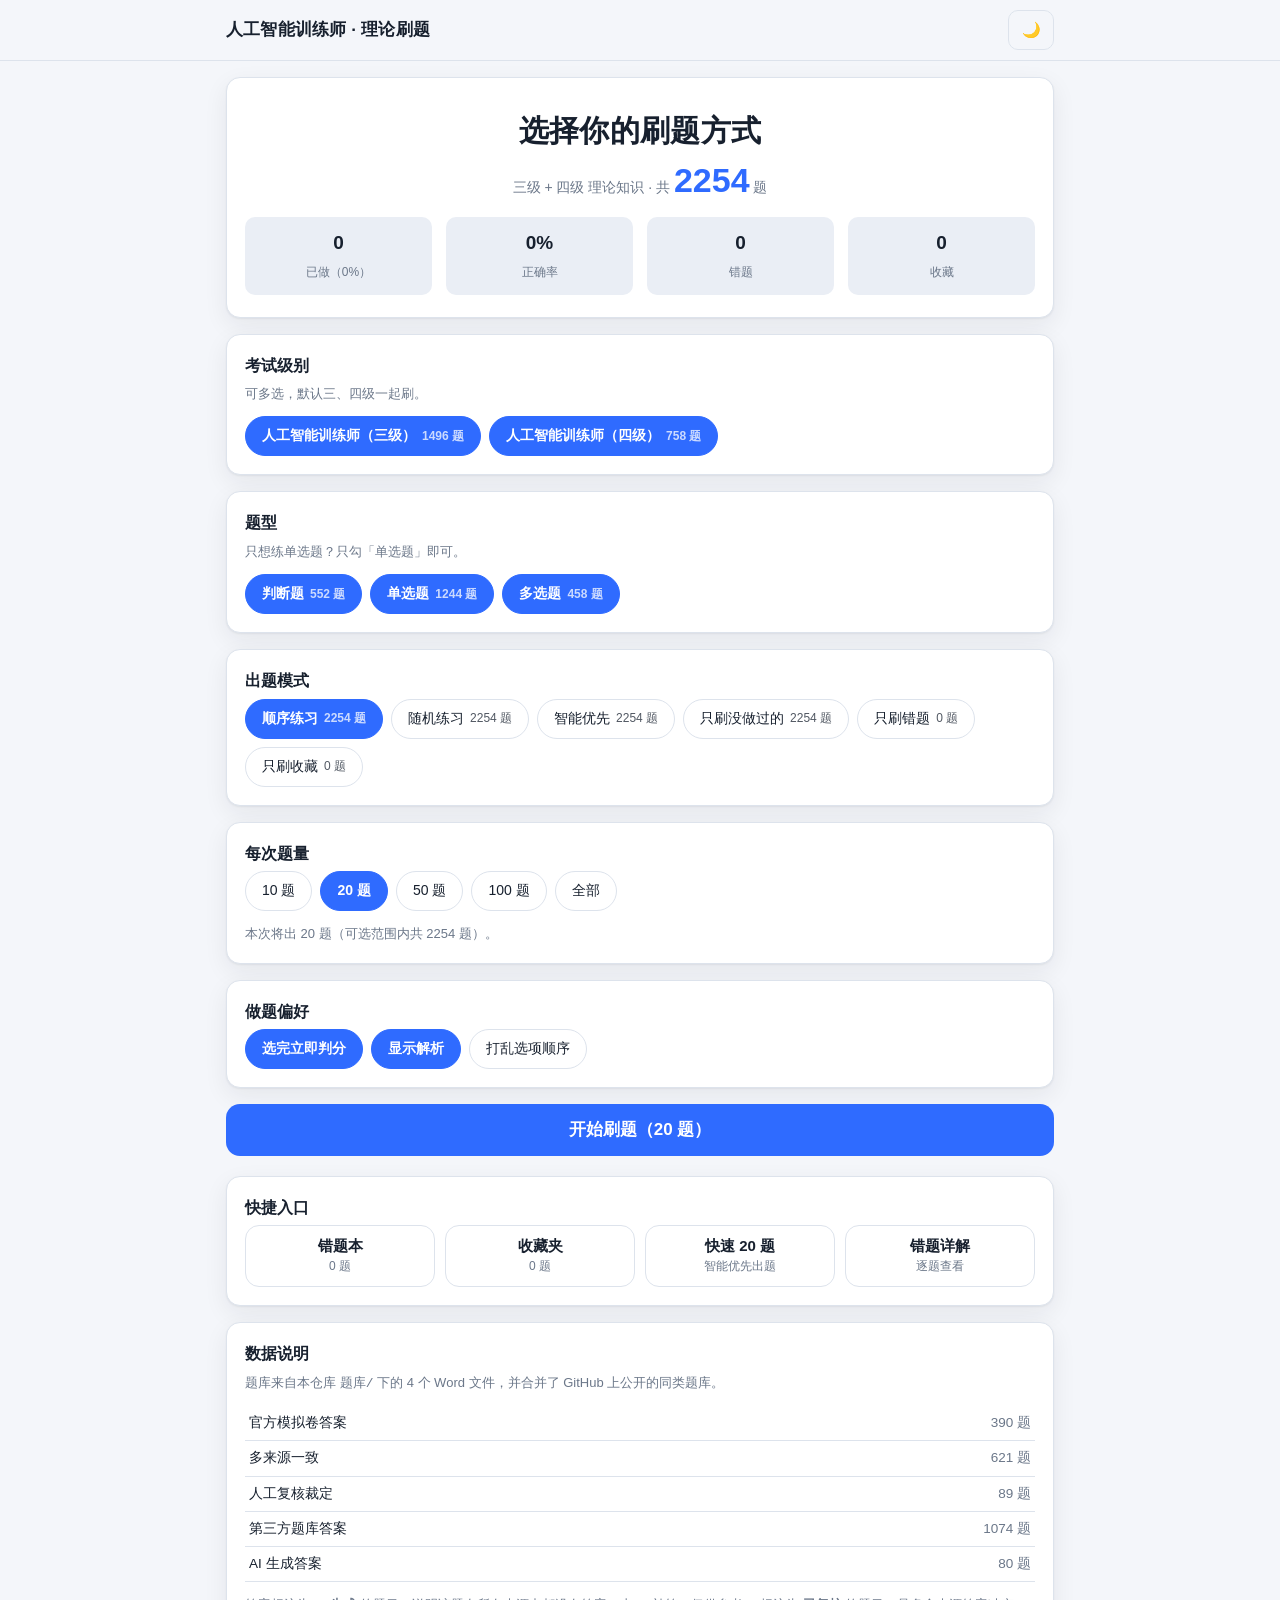
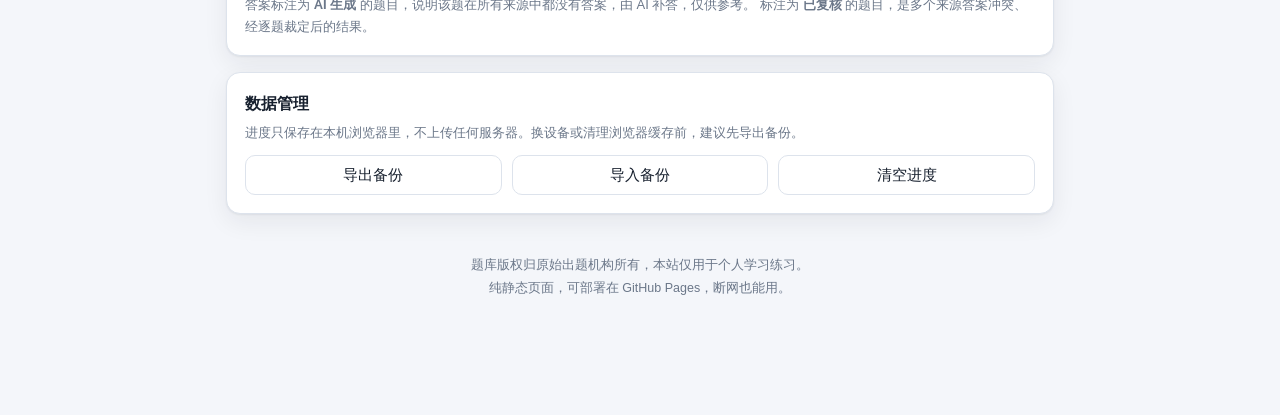
==== index.html @ 249c3663 "人工智能训练师（三级/四级）理论刷题网站：2254 题，纯静态，可部署 GitHub Pages" ====
<!DOCTYPE html>
<html lang="zh-CN" data-theme="light">
<head>
<meta charset="utf-8">
<meta name="viewport" content="width=device-width, initial-scale=1, viewport-fit=cover">
<meta name="color-scheme" content="light dark">
<meta name="description" content="人工智能训练师（三级/四级）理论知识刷题，支持随机/顺序/错题/收藏/按题型练习，免登录、可离线。">
<title>人工智能训练师 理论刷题</title>
<link rel="icon" href="data:image/svg+xml,<svg xmlns='http://www.w3.org/2000/svg' viewBox='0 0 100 100'><text y='.9em' font-size='90'>🧠</text></svg>">
<link rel="stylesheet" href="assets/css/style.css">
</head>
<body>

<header class="topbar">
  <div class="topbar-inner">
    <h1>人工智能训练师 · 理论刷题</h1>
    <span class="spacer"></span>
    <button class="icon-btn ghost" data-theme-toggle title="切换深色模式">🌙</button>
  </div>
</header>

<div class="wrap">

  <section class="card hero">
    <h1>选择你的刷题方式</h1>
    <p>三级 + 四级 理论知识 · 共 <span class="big" id="totalNum">—</span> 题</p>
    <div class="stat-row" id="statRow">
      <div class="stat"><b>—</b><span>已做</span></div>
      <div class="stat"><b>—</b><span>正确率</span></div>
      <div class="stat"><b>—</b><span>错题</span></div>
      <div class="stat"><b>—</b><span>收藏</span></div>
    </div>
  </section>

  <div class="card" id="resumeCard" hidden>
    <div class="btn-row">
      <button class="icon-btn" id="resumeBtn" style="flex:2">继续上次练习</button>
      <button class="icon-btn ghost" id="dropResumeBtn">放弃</button>
    </div>
    <p class="hint" id="resumeHint" style="margin:10px 0 0"></p>
  </div>

  <section class="card">
    <h2>考试级别</h2>
    <p class="hint">可多选，默认三、四级一起刷。</p>
    <div class="chips" id="levelChips"></div>
  </section>

  <section class="card">
    <h2>题型</h2>
    <p class="hint">只想练单选题？只勾「单选题」即可。</p>
    <div class="chips" id="typeChips"></div>
  </section>

  <section class="card">
    <h2>出题模式</h2>
    <div class="chips" id="modeChips"></div>
  </section>

  <section class="card">
    <h2>每次题量</h2>
    <div class="chips" id="countChips"></div>
    <p class="hint" id="poolHint" style="margin:12px 0 0"></p>
  </section>

  <section class="card">
    <h2>做题偏好</h2>
    <div class="field" style="margin-bottom:0">
      <div class="chips" id="prefChips">
        <button class="chip" data-pref="instant" aria-pressed="true">选完立即判分</button>
        <button class="chip" data-pref="showExp" aria-pressed="true">显示解析</button>
        <button class="chip" data-pref="shuffleOpts" aria-pressed="false">打乱选项顺序</button>
      </div>
    </div>
  </section>

  <button class="btn-primary" id="startBtn" disabled>开始刷题</button>

  <section class="card" style="margin-top:20px">
    <h2>快捷入口</h2>
    <div class="quick">
      <button data-go="practice.html?mode=wrong"><b>错题本</b><span id="qWrong">—</span></button>
      <button data-go="practice.html?mode=fav"><b>收藏夹</b><span id="qFav">—</span></button>
      <button data-go="practice.html?mode=weak&amp;count=20"><b>快速 20 题</b><span>智能优先出题</span></button>
      <button data-go="wrong.html"><b>错题详解</b><span>逐题查看</span></button>
    </div>
  </section>

  <section class="card">
    <h2>数据说明</h2>
    <p class="hint">题库来自本仓库 <code>题库/</code> 下的 4 个 Word 文件，并合并了 GitHub 上公开的同类题库。</p>
    <table class="src-table" id="srcTable"></table>
    <p class="hint" style="margin:12px 0 0">
      答案标注为 <b>AI 生成</b> 的题目，说明该题在所有来源中都没有答案，由 AI 补答，仅供参考。
      标注为 <b>已复核</b> 的题目，是多个来源答案冲突、经逐题裁定后的结果。
    </p>
  </section>

  <section class="card">
    <h2>数据管理</h2>
    <p class="hint">进度只保存在本机浏览器里，不上传任何服务器。换设备或清理浏览器缓存前，建议先导出备份。</p>
    <div class="btn-row">
      <button class="icon-btn" id="exportBtn">导出备份</button>
      <button class="icon-btn" id="importBtn">导入备份</button>
      <button class="icon-btn" id="resetBtn">清空进度</button>
    </div>
    <input type="file" id="importFile" accept="application/json,.json" hidden>
  </section>

  <p class="foot-note">
    题库版权归原始出题机构所有，本站仅用于个人学习练习。<br>
    纯静态页面，可部署在 GitHub Pages，断网也能用。
  </p>

</div>

<script src="assets/js/store.js"></script>
<script src="assets/js/ui.js"></script>
<script src="assets/js/bank.js"></script>
<script src="assets/js/home.js"></script>
</body>
</html>
---- assets/css/style.css ----
/* ==========================================================================
   人工智能训练师 理论刷题 —— 样式表
   手机优先，桌面端自动放宽
   ========================================================================== */

:root {
  --bg: #f4f6fa;
  --bg-soft: #ffffff;
  --bg-sunken: #eaeef5;
  --text: #17202e;
  --text-soft: #5b6675;
  --text-dim: #6b7789;
  --line: #dde3ec;
  --brand: #2f6bff;
  --brand-soft: #e8efff;
  --ok: #12a05c;
  --ok-soft: #e3f6ec;
  --bad: #e5484d;
  --bad-soft: #fdeaea;
  --warn: #c07a00;
  --warn-soft: #fdf3e0;
  --shadow: 0 1px 2px rgba(23, 32, 46, .06), 0 8px 24px rgba(23, 32, 46, .07);
  --radius: 14px;
  --radius-sm: 10px;
  --tap: 46px;
}

[data-theme="dark"] {
  --bg: #10151d;
  --bg-soft: #182029;
  --bg-sunken: #202a36;
  --text: #e9eef6;
  --text-soft: #aab6c6;
  --text-dim: #8b97a8;
  --line: #2a3542;
  --brand: #6c94ff;
  --brand-soft: #1d2a44;
  --ok: #37c07f;
  --ok-soft: #16301f;
  --bad: #ff6b70;
  --bad-soft: #341b1d;
  --warn: #e0a63c;
  --warn-soft: #33280f;
  --shadow: 0 1px 2px rgba(0, 0, 0, .4), 0 8px 24px rgba(0, 0, 0, .35);
}

* { box-sizing: border-box; }

html { -webkit-text-size-adjust: 100%; }

body {
  margin: 0;
  background: var(--bg);
  color: var(--text);
  overflow-x: hidden;
  font-family: -apple-system, BlinkMacSystemFont, "PingFang SC", "Hiragino Sans GB",
    "Microsoft YaHei", "Segoe UI", Roboto, "Helvetica Neue", sans-serif;
  font-size: 16px;
  line-height: 1.65;
  -webkit-font-smoothing: antialiased;
}

a { color: var(--brand); text-decoration: none; }

.wrap { width: 100%; max-width: 860px; margin: 0 auto; padding: 0 16px 96px; }

/* ---------------------------------------------------------------- 顶栏 */
.topbar {
  position: sticky;
  top: 0;
  z-index: 30;
  background: color-mix(in srgb, var(--bg) 88%, transparent);
  backdrop-filter: saturate(1.6) blur(10px);
  border-bottom: 1px solid var(--line);
}

.topbar-inner {
  max-width: 860px;
  margin: 0 auto;
  padding: 10px 16px;
  display: flex;
  align-items: center;
  gap: 10px;
  min-height: 56px;
}

.topbar h1 {
  font-size: 17px;
  margin: 0;
  font-weight: 650;
  letter-spacing: .2px;
  min-width: 0;
  overflow: hidden;
  text-overflow: ellipsis;
  white-space: nowrap;
}
.topbar .spacer { flex: 1 1 0; min-width: 0; }
.topbar .icon-btn { flex: 0 0 auto; }

.icon-btn {
  border: 1px solid var(--line);
  background: var(--bg-soft);
  color: var(--text);
  border-radius: var(--radius-sm);
  min-width: var(--tap);
  height: 40px;
  padding: 0 12px;
  font-size: 15px;
  cursor: pointer;
  display: inline-flex;
  align-items: center;
  justify-content: center;
  gap: 6px;
  transition: background .15s, border-color .15s, transform .08s;
}

.icon-btn:hover { border-color: var(--brand); }
.icon-btn:active { transform: scale(.97); }
.icon-btn.ghost { background: transparent; }

/* ---------------------------------------------------------------- 卡片 */
.card {
  background: var(--bg-soft);
  border: 1px solid var(--line);
  border-radius: var(--radius);
  box-shadow: var(--shadow);
  padding: 18px;
  margin: 16px 0;
}

.card h2 { font-size: 16px; margin: 0 0 4px; font-weight: 650; }
.card .hint { color: var(--text-dim); font-size: 13px; margin: 0 0 12px; }

.hero { text-align: center; padding: 28px 18px 22px; }
.hero h1 { font-size: 25px; margin: 0 0 6px; letter-spacing: .3px; }
.hero p { margin: 0; color: var(--text-dim); font-size: 14px; }
.hero .big { font-size: 34px; font-weight: 700; color: var(--brand); line-height: 1.1; }

.stat-row {
  display: grid;
  grid-template-columns: repeat(4, 1fr);
  gap: 10px;
  margin-top: 18px;
}

.stat-row .stat {
  background: var(--bg-sunken);
  border-radius: var(--radius-sm);
  padding: 10px 6px;
}

.stat b { display: block; font-size: 19px; font-weight: 680; }
.stat span { font-size: 12px; color: var(--text-dim); }

/* ---------------------------------------------------------------- 选项组 */
.field { margin-bottom: 18px; }
.field > label.title {
  display: block;
  font-size: 13px;
  font-weight: 600;
  color: var(--text-dim);
  margin-bottom: 8px;
}

.chips { display: flex; flex-wrap: wrap; gap: 8px; }

.chip {
  border: 1px solid var(--line);
  background: var(--bg-soft);
  color: var(--text);
  border-radius: 999px;
  padding: 9px 16px;
  font-size: 14px;
  cursor: pointer;
  user-select: none;
  transition: all .15s;
  min-height: 40px;
  display: inline-flex;
  align-items: center;
  gap: 6px;
}

.chip[aria-pressed="true"] {
  background: var(--brand);
  border-color: var(--brand);
  color: #fff;
  font-weight: 600;
}

.chip small { opacity: .75; font-size: 12px; }

.btn-primary {
  width: 100%;
  min-height: 52px;
  border: none;
  border-radius: var(--radius);
  background: var(--brand);
  color: #fff;
  font-size: 17px;
  font-weight: 650;
  cursor: pointer;
  transition: filter .15s, transform .08s;
}

.btn-primary:hover { filter: brightness(1.06); }
.btn-primary:active { transform: scale(.99); }
.btn-primary:disabled { opacity: .45; cursor: not-allowed; }

.btn-row { display: flex; gap: 10px; flex-wrap: wrap; }
.btn-row > * { flex: 1 1 140px; }

.quick {
  display: grid;
  grid-template-columns: repeat(2, 1fr);
  gap: 10px;
}

.quick button {
  min-height: 62px;
  border: 1px solid var(--line);
  background: var(--bg-soft);
  border-radius: var(--radius);
  color: var(--text);
  font-size: 15px;
  cursor: pointer;
  display: flex;
  flex-direction: column;
  align-items: center;
  justify-content: center;
  gap: 2px;
  transition: border-color .15s, transform .08s;
}

.quick button:hover { border-color: var(--brand); }
.quick button:active { transform: scale(.98); }
.quick button b { font-weight: 620; }
.quick button span { font-size: 12px; color: var(--text-dim); }

/* ---------------------------------------------------------------- 答题页 */
.quiz-head {
  display: flex;
  align-items: center;
  gap: 10px;
  font-size: 13px;
  color: var(--text-dim);
  padding: 12px 0 4px;
}

.progress {
  height: 6px;
  background: var(--bg-sunken);
  border-radius: 999px;
  overflow: hidden;
  margin: 6px 0 16px;
}

.progress i {
  display: block;
  height: 100%;
  background: var(--brand);
  width: 0;
  transition: width .25s;
}

.qmeta { display: flex; flex-wrap: wrap; gap: 8px; align-items: center; margin-bottom: 10px; }

.tag {
  font-size: 12px;
  padding: 3px 9px;
  border-radius: 999px;
  background: var(--bg-sunken);
  color: var(--text-soft);
  white-space: nowrap;
}

.tag.lv3 { background: #e8f1ff; color: #1d5bd8; }
.tag.lv4 { background: #f0e9ff; color: #6a3fd0; }
[data-theme="dark"] .tag.lv3 { background: #1b2a45; color: #8fb4ff; }
[data-theme="dark"] .tag.lv4 { background: #2a2244; color: #c0a6ff; }

.src-official { background: var(--ok-soft); color: var(--ok); }
.src-consensus { background: var(--brand-soft); color: var(--brand); }
.src-referenced { background: var(--bg-sunken); color: var(--text-soft); }
.src-reviewed { background: #f0e9ff; color: #6a3fd0; }
.src-ai { background: var(--warn-soft); color: var(--warn); }
[data-theme="dark"] .src-reviewed { background: #2a2244; color: #c0a6ff; }

.stem {
  font-size: 17px;
  line-height: 1.7;
  font-weight: 550;
  margin: 4px 0 18px;
  word-break: break-word;
}

.options { display: flex; flex-direction: column; gap: 10px; }

.opt {
  display: flex;
  align-items: flex-start;
  gap: 12px;
  width: 100%;
  text-align: left;
  padding: 14px 15px;
  min-height: var(--tap);
  border: 1.5px solid var(--line);
  border-radius: var(--radius-sm);
  background: var(--bg-soft);
  color: var(--text);
  font-size: 16px;
  line-height: 1.55;
  cursor: pointer;
  transition: border-color .15s, background .15s, transform .06s;
  font-family: inherit;
}

.opt:hover:not(.locked) { border-color: var(--brand); }
.opt:active:not(.locked) { transform: scale(.995); }

.opt .key {
  flex: 0 0 26px;
  height: 26px;
  border-radius: 8px;
  background: var(--bg-sunken);
  color: var(--text-soft);
  font-size: 14px;
  font-weight: 650;
  display: inline-flex;
  align-items: center;
  justify-content: center;
  margin-top: 1px;
}

.opt .txt { flex: 1; word-break: break-word; }

.opt.chosen { border-color: var(--brand); background: var(--brand-soft); }
.opt.chosen .key { background: var(--brand); color: #fff; }

.opt.correct { border-color: var(--ok); background: var(--ok-soft); }
.opt.correct .key { background: var(--ok); color: #fff; }

.opt.wrong { border-color: var(--bad); background: var(--bad-soft); }
.opt.wrong .key { background: var(--bad); color: #fff; }

.opt.locked { cursor: default; }

.feedback { margin-top: 16px; border-radius: var(--radius-sm); padding: 14px 15px; border: 1px solid var(--line); }
.feedback.ok { background: var(--ok-soft); border-color: color-mix(in srgb, var(--ok) 35%, transparent); }
.feedback.bad { background: var(--bad-soft); border-color: color-mix(in srgb, var(--bad) 35%, transparent); }
.feedback .verdict { font-weight: 680; font-size: 15px; margin-bottom: 6px; }
.feedback .verdict.ok { color: var(--ok); }
.feedback .verdict.bad { color: var(--bad); }
.feedback .ansline { font-size: 14px; margin-bottom: 8px; }
.feedback .exp { font-size: 14.5px; color: var(--text-soft); white-space: pre-wrap; }
.feedback .srcnote { font-size: 12.5px; color: var(--text-dim); margin-top: 10px; }

.qfoot {
  position: fixed;
  left: 0; right: 0; bottom: 0;
  z-index: 25;
  background: color-mix(in srgb, var(--bg) 92%, transparent);
  backdrop-filter: blur(10px);
  border-top: 1px solid var(--line);
  padding: 10px 16px calc(10px + env(safe-area-inset-bottom));
}

.qfoot-inner {
  max-width: 860px;
  margin: 0 auto;
  display: flex;
  gap: 10px;
  align-items: center;
}

.qfoot button {
  flex: 1;
  min-height: var(--tap);
  border-radius: var(--radius-sm);
  border: 1px solid var(--line);
  background: var(--bg-soft);
  color: var(--text);
  font-size: 15px;
  font-family: inherit;
  cursor: pointer;
}

.qfoot button.primary { background: var(--brand); border-color: var(--brand); color: #fff; font-weight: 620; }
.qfoot button:disabled { opacity: .4; }

/* ---------------------------------------------------------------- 答题卡 */
.sheet-btn { position: relative; }

.sheet {
  position: fixed;
  inset: 0;
  z-index: 40;
  background: rgba(10, 14, 20, .45);
  display: none;
  align-items: flex-end;
}

.sheet.open { display: flex; }

.sheet-body {
  background: var(--bg-soft);
  width: 100%;
  max-height: 72vh;
  border-radius: 18px 18px 0 0;
  padding: 18px 16px calc(18px + env(safe-area-inset-bottom));
  overflow: auto;
}

.sheet-body h3 { margin: 0 0 12px; font-size: 15px; }

.grid-nums { display: grid; grid-template-columns: repeat(auto-fill, minmax(46px, 1fr)); gap: 8px; }

.grid-nums button {
  min-height: 40px;
  border-radius: 9px;
  border: 1px solid var(--line);
  background: var(--bg-soft);
  color: var(--text);
  font-size: 14px;
  cursor: pointer;
}

.grid-nums button.ok { background: var(--ok-soft); border-color: var(--ok); color: var(--ok); }
.grid-nums button.bad { background: var(--bad-soft); border-color: var(--bad); color: var(--bad); }
.grid-nums button.done { background: var(--brand-soft); border-color: var(--brand); color: var(--brand); }
.grid-nums button.cur { outline: 2px solid var(--brand); outline-offset: 1px; }

/* ---------------------------------------------------------------- 列表页 */
.tabs { display: flex; gap: 8px; margin: 16px 0 8px; }

.tabs button {
  flex: 1;
  min-height: 44px;
  border: 1px solid var(--line);
  border-radius: var(--radius-sm);
  background: var(--bg-soft);
  color: var(--text-soft);
  font-size: 15px;
  cursor: pointer;
  font-family: inherit;
}

.tabs button[aria-selected="true"] { background: var(--brand); border-color: var(--brand); color: #fff; font-weight: 620; }

.list { display: flex; flex-direction: column; gap: 10px; }

.list-item {
  background: var(--bg-soft);
  border: 1px solid var(--line);
  border-radius: var(--radius-sm);
  padding: 13px 14px;
}

.list-item .lt { font-size: 15px; line-height: 1.6; word-break: break-word; }
.list-item .lm { font-size: 12.5px; color: var(--text-dim); margin-top: 8px; display: flex; gap: 10px; flex-wrap: wrap; align-items: center; }
.list-item .lm b { font-weight: 600; }

.empty { text-align: center; color: var(--text-dim); padding: 40px 16px; font-size: 14.5px; }

.toast {
  position: fixed;
  left: 50%;
  bottom: 90px;
  transform: translateX(-50%) translateY(10px);
  background: rgba(20, 26, 34, .93);
  color: #fff;
  font-size: 14px;
  padding: 10px 18px;
  border-radius: 999px;
  opacity: 0;
  pointer-events: none;
  transition: opacity .2s, transform .2s;
  z-index: 60;
  max-width: 88vw;
  text-align: center;
}

.toast.show { opacity: 1; transform: translateX(-50%) translateY(0); }

.result { text-align: center; }
.result .score { font-size: 46px; font-weight: 720; line-height: 1.1; }
.result .score.ok { color: var(--ok); }
.result .score.bad { color: var(--bad); }

.kv { display: grid; grid-template-columns: repeat(3, 1fr); gap: 10px; margin: 18px 0; }
.kv div { background: var(--bg-sunken); border-radius: var(--radius-sm); padding: 10px; }
.kv b { display: block; font-size: 20px; }
.kv span { font-size: 12px; color: var(--text-dim); }

.foot-note { color: var(--text-dim); font-size: 12.5px; text-align: center; padding: 24px 8px 8px; line-height: 1.8; }

table.src-table { width: 100%; border-collapse: collapse; font-size: 13.5px; }
table.src-table td { padding: 6px 4px; border-bottom: 1px solid var(--line); }
table.src-table td:last-child { text-align: right; color: var(--text-dim); }

@media (min-width: 720px) {
  .hero h1 { font-size: 30px; }
  .quick { grid-template-columns: repeat(4, 1fr); }
  .stat-row { gap: 14px; }
}

@media (prefers-reduced-motion: reduce) {
  * { transition: none !important; }
}
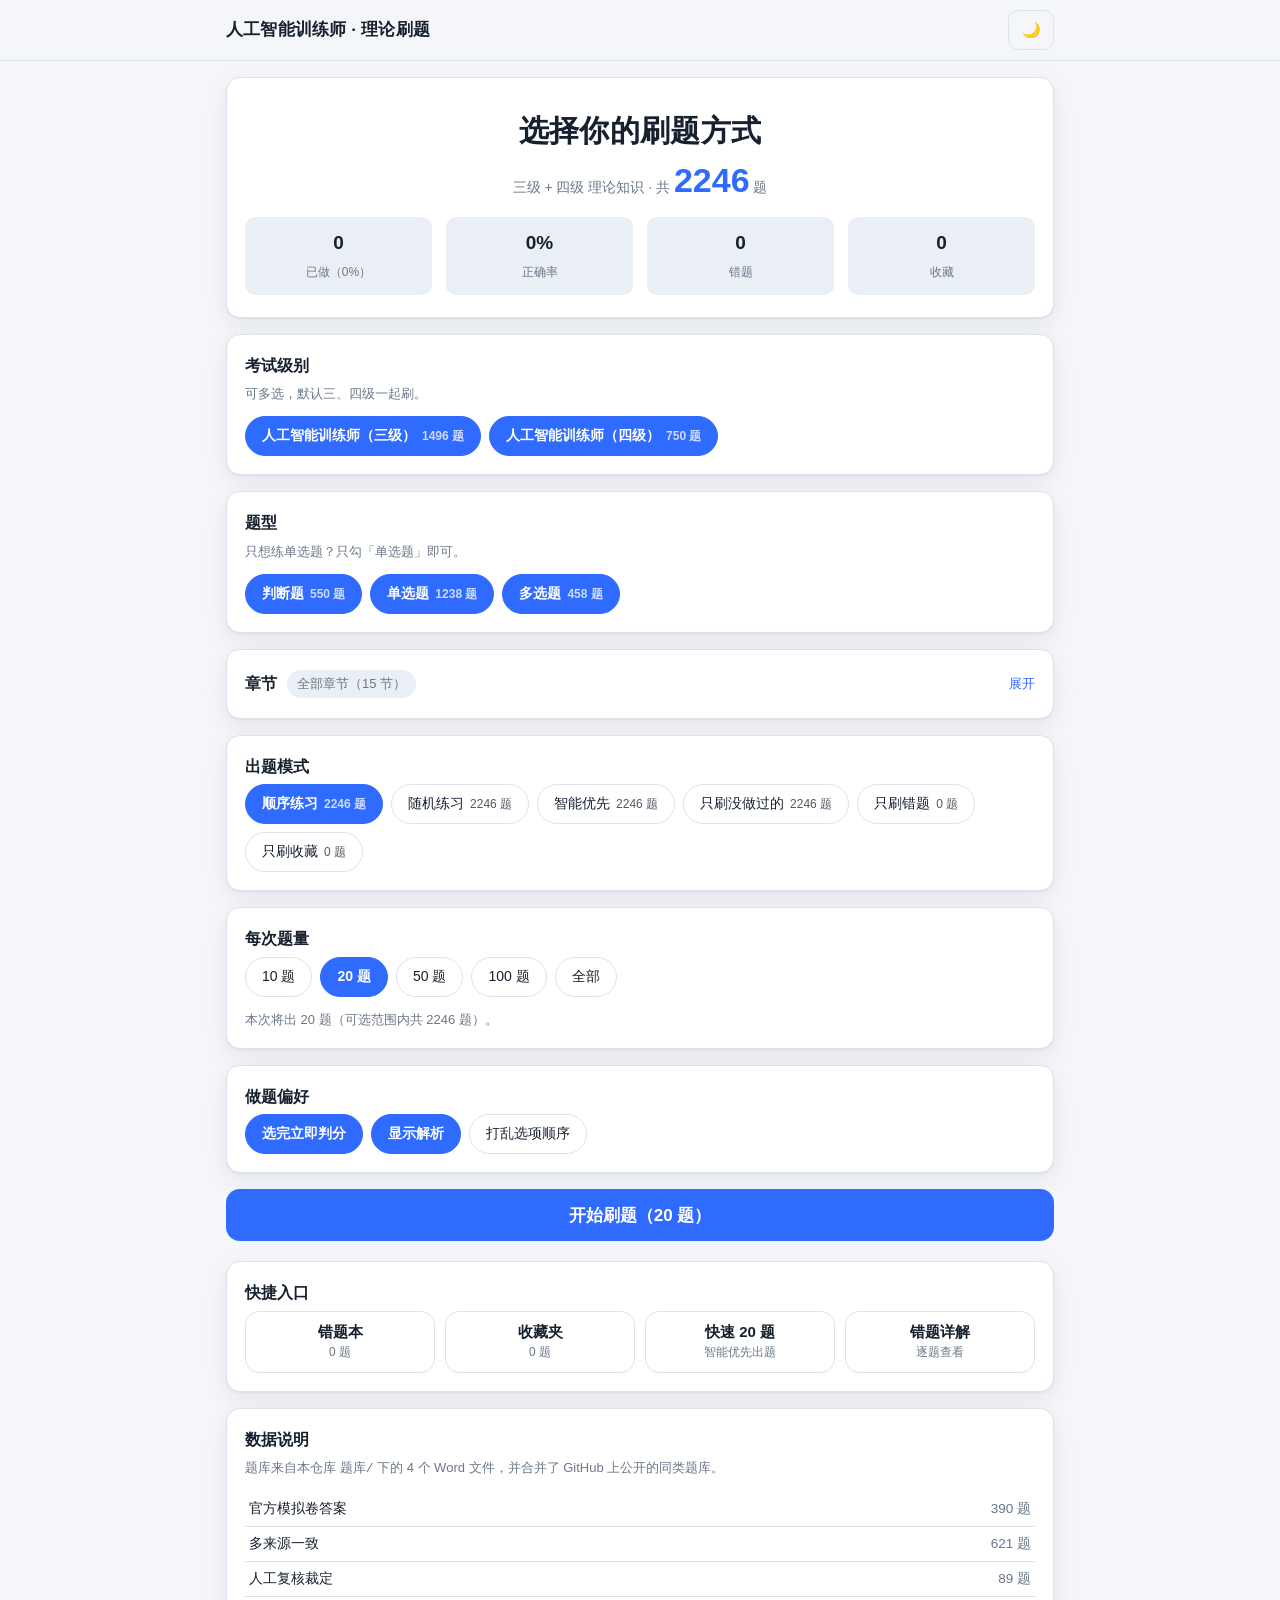
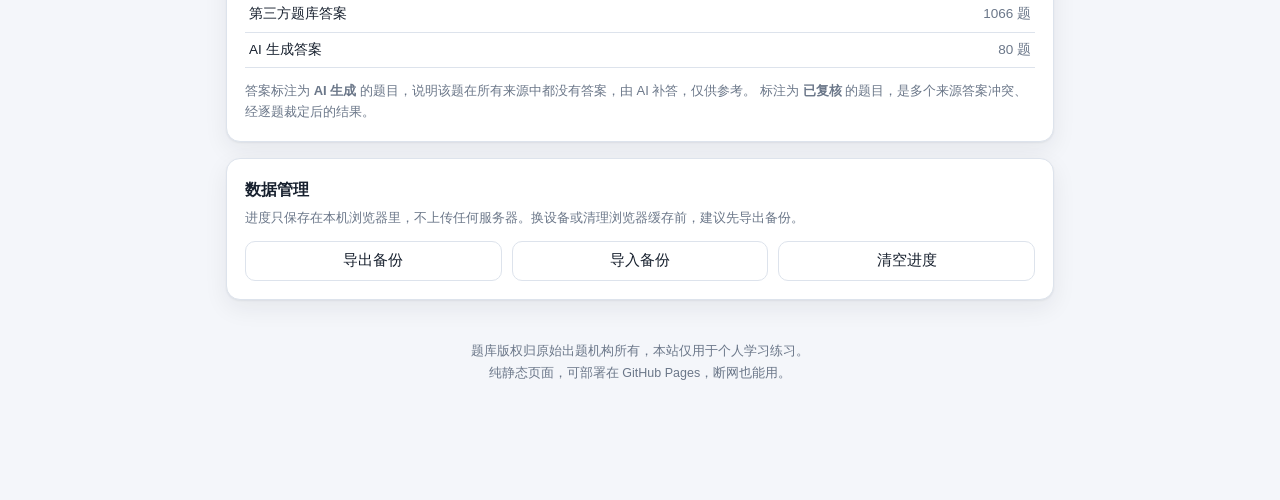
==== commit 3250ae1c: "新增按官方细目表的章节刷题（15 个章节）；修正答案裁定流水线的幂等性；剔除损坏的第三方四级题" ====
--- a/index.html
+++ b/index.html
@@ -50,6 +50,21 @@
     <h2>题型</h2>
     <p class="hint">只想练单选题？只勾「单选题」即可。</p>
     <div class="chips" id="typeChips"></div>
+  </section>
+
+  <section class="card">
+    <details id="secDetails">
+      <summary>
+        <span class="sum-title">章节</span>
+        <span class="sum-state" id="secState">全部章节</span>
+      </summary>
+      <p class="hint" style="margin-top:12px">按官方《认定要素细目表》划分，点章名可整章选中/取消。</p>
+      <div class="chips" id="secActions" style="margin-bottom:14px">
+        <button class="icon-btn" id="secAll">全选</button>
+        <button class="icon-btn" id="secNone">清空</button>
+      </div>
+      <div id="secGroups"></div>
+    </details>
   </section>
 
   <section class="card">
--- a/assets/css/style.css
+++ b/assets/css/style.css
@@ -446,6 +446,67 @@
 
 .tabs button[aria-selected="true"] { background: var(--brand); border-color: var(--brand); color: #fff; font-weight: 620; }
 
+/* ---------------------------------------------------------------- 章节 */
+details#secDetails > summary {
+  display: flex;
+  align-items: center;
+  gap: 10px;
+  cursor: pointer;
+  list-style: none;
+  padding: 2px 0;
+}
+
+details#secDetails > summary::-webkit-details-marker { display: none; }
+
+details#secDetails > summary::after {
+  content: '展开';
+  margin-left: auto;
+  color: var(--brand);
+  font-size: 13px;
+  font-weight: 500;
+}
+
+details#secDetails[open] > summary::after { content: '收起'; }
+
+details#secDetails .sum-title { font-size: 16px; font-weight: 650; }
+
+details#secDetails .sum-state {
+  font-size: 13px;
+  color: var(--text-dim);
+  background: var(--bg-sunken);
+  border-radius: 999px;
+  padding: 3px 10px;
+}
+
+.sec-group .chip { padding: 8px 12px; font-size: 13.5px; min-height: 36px; }
+
+.sec-group { margin-bottom: 14px; }
+.sec-group:last-child { margin-bottom: 0; }
+
+.sec-head {
+  display: flex;
+  align-items: center;
+  gap: 8px;
+  margin-bottom: 8px;
+  font-size: 13.5px;
+  font-weight: 600;
+  color: var(--text-dim);
+}
+
+.sec-head button {
+  border: none;
+  background: none;
+  color: var(--brand);
+  font-size: 12.5px;
+  cursor: pointer;
+  padding: 2px 4px;
+  font-family: inherit;
+}
+
+.sec-head .sec-count { margin-left: auto; font-weight: 400; color: var(--text-dim); font-size: 12.5px; }
+
+.chip.dim { opacity: .45; }
+
 .list { display: flex; flex-direction: column; gap: 10px; }
 
 .list-item {
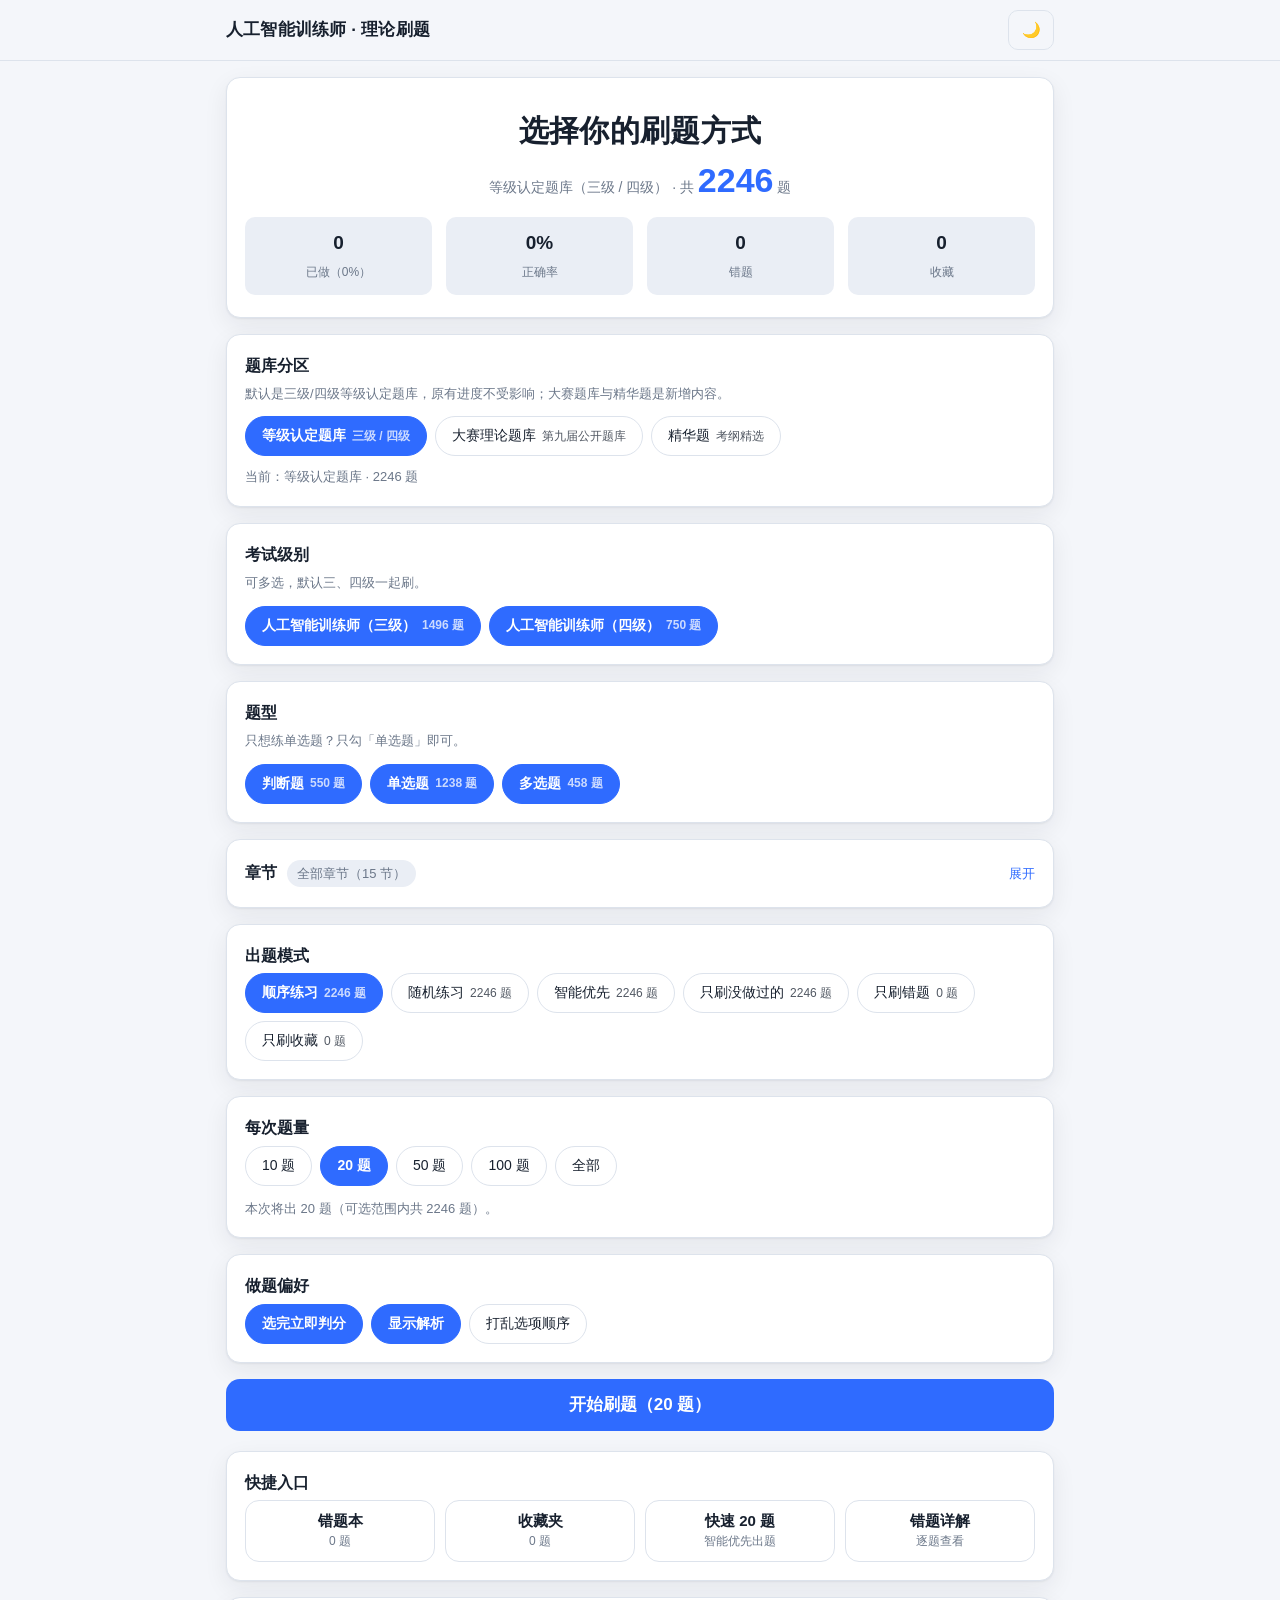
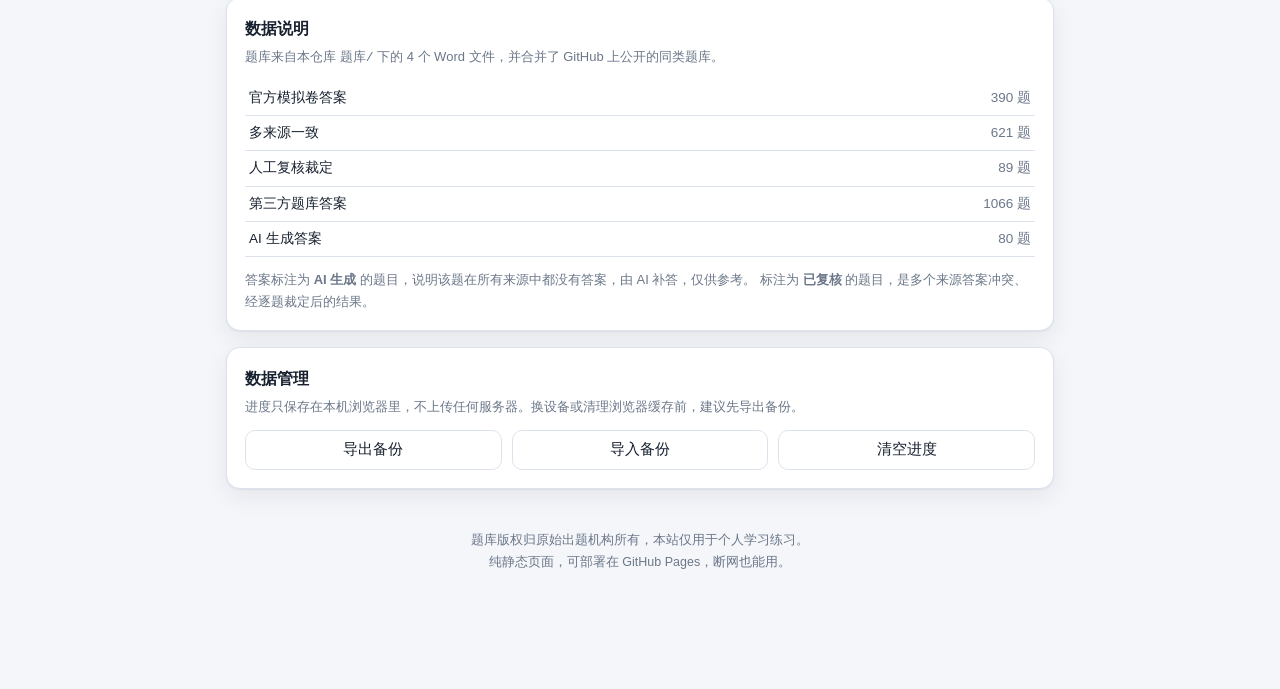
==== commit 8aa57d0c: "补全大赛理论题库 4423 题与等级认定题库 2246 题的 AI 解析（覆盖率均 100%）" ====
--- a/index.html
+++ b/index.html
@@ -23,13 +23,20 @@
 
   <section class="card hero">
     <h1>选择你的刷题方式</h1>
-    <p>三级 + 四级 理论知识 · 共 <span class="big" id="totalNum">—</span> 题</p>
+    <p><span id="setTitle">三级 + 四级 理论知识</span> · 共 <span class="big" id="totalNum">—</span> 题</p>
     <div class="stat-row" id="statRow">
       <div class="stat"><b>—</b><span>已做</span></div>
       <div class="stat"><b>—</b><span>正确率</span></div>
       <div class="stat"><b>—</b><span>错题</span></div>
       <div class="stat"><b>—</b><span>收藏</span></div>
     </div>
+  </section>
+
+  <section class="card">
+    <h2>题库分区</h2>
+    <p class="hint">默认是三级/四级等级认定题库，原有进度不受影响；大赛题库与精华题是新增内容。</p>
+    <div class="chips" id="setChips"></div>
+    <p class="hint" id="setHint" style="margin:10px 0 0"></p>
   </section>
 
   <div class="card" id="resumeCard" hidden>
